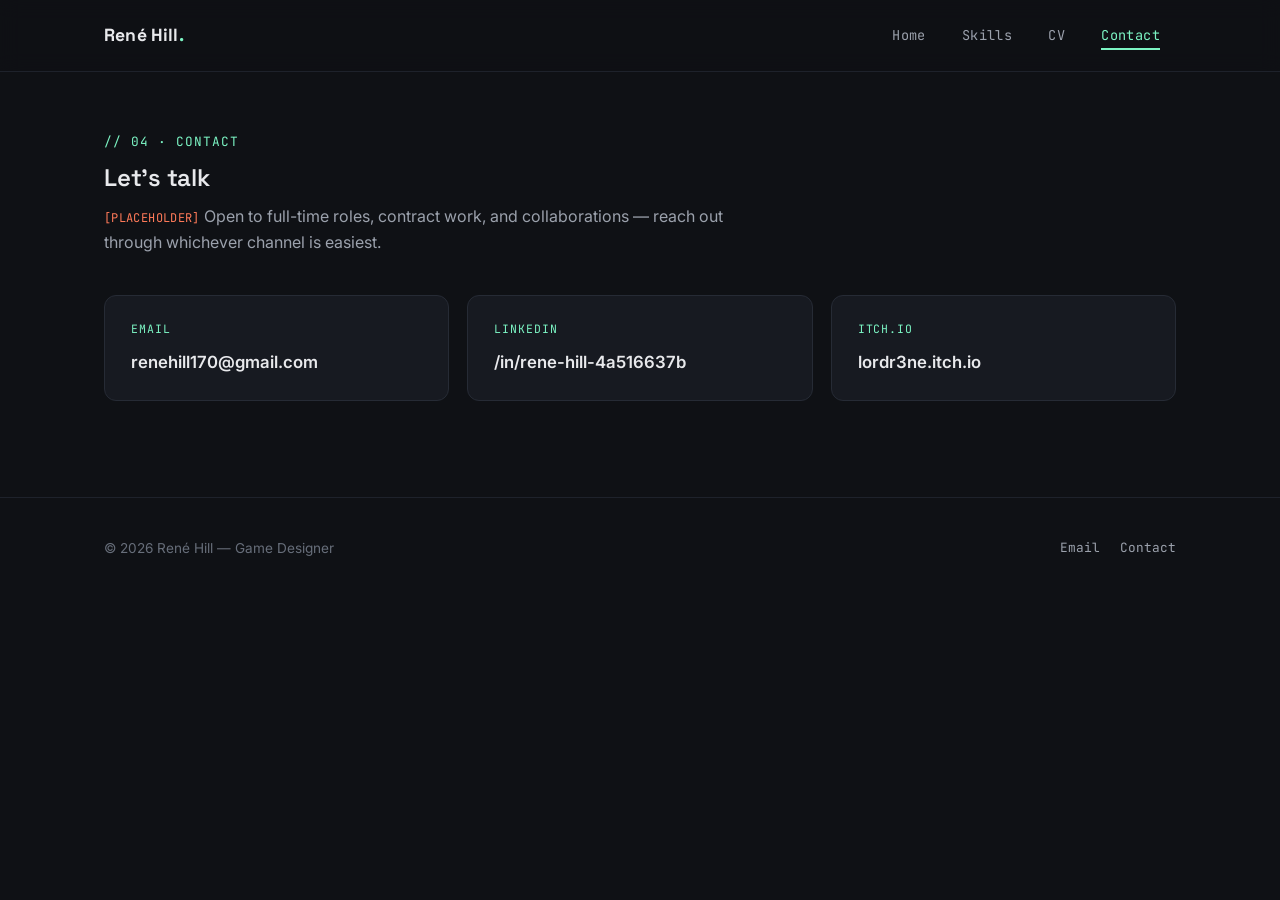
==== contact.html @ 654c9f9a "Port" ====
<!doctype html>
<html lang="en">
<head>
  <meta charset="UTF-8" />
  <meta name="viewport" content="width=device-width, initial-scale=1.0" />
  <title>Contact — René Hill</title>
  <meta name="description" content="Get in touch with René Hill, Game Designer." />

  <link rel="preconnect" href="https://fonts.googleapis.com" />
  <link rel="preconnect" href="https://fonts.gstatic.com" crossorigin />
  <link href="https://fonts.googleapis.com/css2?family=Inter:wght@400;500;600;700&family=Space+Grotesk:wght@500;600;700&family=JetBrains+Mono:wght@400;500&display=swap" rel="stylesheet" />

  <link rel="stylesheet" href="assets/css/style.css" />
</head>
<body>
  <a href="#main" class="skip-link">Skip to content</a>

  <header class="site-header">
    <div class="container header-inner">
      <a href="index.html" class="logo">René Hill<span class="accent">.</span></a>
      <nav class="site-nav" id="site-nav">
        <a href="index.html" class="nav-link">Home</a>
        <a href="skills.html" class="nav-link">Skills</a>
        <a href="cv.html" class="nav-link">CV</a>
        <a href="contact.html" class="nav-link">Contact</a>
      </nav>
      <button class="nav-toggle" id="nav-toggle" aria-label="Toggle navigation" aria-expanded="false">
        <span></span><span></span><span></span>
      </button>
    </div>
  </header>

  <main id="main">
    <section class="section section--tight">
      <div class="container">
        <div class="section-head">
          <p class="section-tag">// 04 · Contact</p>
          <h1>Let's talk</h1>
          <p>
            <span class="placeholder">[PLACEHOLDER]</span>
            Open to full-time roles, contract work, and collaborations — reach out through whichever channel is easiest.
          </p>
        </div>

        <div class="contact-grid">
          <a class="contact-card" href="mailto:renehill170@gmail.com">
            <span class="contact-label">Email</span>
            <span class="contact-value">renehill170@gmail.com</span>
          </a>
          <a class="contact-card" href="https://www.linkedin.com/in/rene-hill-4a516637b" target="_blank" rel="noopener">
            <span class="contact-label">LinkedIn</span>
            <span class="contact-value">/in/rene-hill-4a516637b</span>
          </a>
          <a class="contact-card" href="https://lordr3ne.itch.io/" target="_blank" rel="noopener">
            <span class="contact-label">itch.io</span>
            <span class="contact-value">lordr3ne.itch.io</span>
          </a>
        </div>
      </div>
    </section>
  </main>

  <footer class="site-footer">
    <div class="container footer-inner">
      <p>&copy; 2026 René Hill — Game Designer</p>
      <div class="footer-links">
        <a href="mailto:renehill170@gmail.com">Email</a>
        <a href="contact.html">Contact</a>
      </div>
    </div>
  </footer>

  <script src="assets/js/main.js"></script>
</body>
</html>
---- assets/css/style.css ----
/* =========================================================
   Portfolio — Global Styles
   Dark base, mint accent, playful "game UI" micro-details.
   ========================================================= */

:root {
  /* Color */
  --bg: #0f1115;
  --bg-alt: #12151b;
  --surface: #171a21;
  --surface-hover: #1d222b;
  --border: #262b35;
  --border-soft: #1e222b;

  --text: #e8e9ec;
  --text-muted: #9ba1ac;
  --text-faint: #676e7a;

  --accent: #7cf5c4;
  --accent-soft: rgba(124, 245, 196, 0.14);
  --accent-strong: #a8ffdf;
  --accent-2: #ff7a59;
  --accent-2-soft: rgba(255, 122, 89, 0.14);

  --danger: #ff6b6b;

  /* Type */
  --font-body: "Inter", -apple-system, BlinkMacSystemFont, "Segoe UI", sans-serif;
  --font-display: "Space Grotesk", var(--font-body);
  --font-mono: "JetBrains Mono", ui-monospace, SFMono-Regular, Menlo, monospace;

  /* Layout */
  --container-w: 1120px;
  --radius-sm: 6px;
  --radius: 12px;
  --radius-lg: 18px;
  --header-h: 72px;

  /* Motion */
  --ease: cubic-bezier(0.22, 1, 0.36, 1);
}

/* ---------- Reset ---------- */
*,
*::before,
*::after {
  box-sizing: border-box;
}

html {
  scroll-behavior: smooth;
}

body {
  margin: 0;
  background: var(--bg);
  color: var(--text);
  font-family: var(--font-body);
  font-size: 16px;
  line-height: 1.6;
  -webkit-font-smoothing: antialiased;
  text-rendering: optimizeLegibility;
}

img {
  max-width: 100%;
  display: block;
}

a {
  color: inherit;
  text-decoration: none;
}

ul {
  list-style: none;
  margin: 0;
  padding: 0;
}

h1,
h2,
h3,
h4 {
  font-family: var(--font-display);
  font-weight: 600;
  line-height: 1.15;
  margin: 0 0 0.5em;
  letter-spacing: -0.01em;
}

p {
  margin: 0 0 1em;
  color: var(--text-muted);
}

.mono {
  font-family: var(--font-mono);
}

/* ---------- Focus / accessibility ---------- */
:focus-visible {
  outline: 2px solid var(--accent);
  outline-offset: 3px;
  border-radius: 4px;
}

.skip-link {
  position: absolute;
  left: -9999px;
  top: 0;
  background: var(--accent);
  color: var(--bg);
  padding: 10px 16px;
  z-index: 200;
  font-weight: 600;
  border-radius: 0 0 8px 0;
}

.skip-link:focus {
  left: 0;
}

/* ---------- Layout helpers ---------- */
.container {
  width: 100%;
  max-width: var(--container-w);
  margin: 0 auto;
  padding: 0 24px;
}

.section {
  padding: 88px 0;
}

.section--tight {
  padding: 56px 0;
}

.section-tag {
  font-family: var(--font-mono);
  color: var(--accent);
  font-size: 0.8rem;
  letter-spacing: 0.08em;
  text-transform: uppercase;
  margin: 0 0 12px;
  display: inline-flex;
  align-items: center;
  gap: 8px;
}

.section-head {
  margin-bottom: 40px;
  max-width: 640px;
}

.section-head h2 {
  font-size: clamp(1.6rem, 2.6vw, 2.2rem);
}

/* ---------- Buttons ---------- */
.btn {
  display: inline-flex;
  align-items: center;
  gap: 8px;
  font-family: var(--font-mono);
  font-size: 0.85rem;
  letter-spacing: 0.03em;
  text-transform: uppercase;
  padding: 12px 20px;
  border-radius: var(--radius-sm);
  border: 1px solid var(--border);
  background: transparent;
  color: var(--text);
  cursor: pointer;
  transition: border-color 0.2s var(--ease), color 0.2s var(--ease),
    background 0.2s var(--ease), transform 0.15s var(--ease);
}

.btn:hover {
  border-color: var(--accent);
  color: var(--accent);
  transform: translateY(-2px);
}

.btn-primary {
  background: var(--accent);
  color: #06120d;
  border-color: var(--accent);
  font-weight: 600;
}

.btn-primary:hover {
  background: var(--accent-strong);
  border-color: var(--accent-strong);
  color: #06120d;
}

/* ---------- Header / Nav ---------- */
.site-header {
  position: sticky;
  top: 0;
  z-index: 100;
  height: var(--header-h);
  display: flex;
  align-items: center;
  background: rgba(15, 17, 21, 0.82);
  backdrop-filter: blur(10px);
  -webkit-backdrop-filter: blur(10px);
  border-bottom: 1px solid var(--border-soft);
}

.header-inner {
  display: flex;
  align-items: center;
  justify-content: space-between;
}

.logo {
  font-family: var(--font-display);
  font-weight: 700;
  font-size: 1.1rem;
  letter-spacing: 0.01em;
  display: inline-flex;
  align-items: baseline;
}

.logo .accent {
  color: var(--accent);
}

.site-nav {
  display: flex;
  align-items: center;
  gap: 4px;
}

.nav-link {
  position: relative;
  padding: 10px 16px;
  font-family: var(--font-mono);
  font-size: 0.85rem;
  letter-spacing: 0.03em;
  color: var(--text-muted);
  transition: color 0.2s var(--ease);
}

.nav-link::after {
  content: "";
  position: absolute;
  left: 16px;
  right: 16px;
  bottom: 6px;
  height: 2px;
  background: var(--accent);
  transform: scaleX(0);
  transform-origin: left;
  transition: transform 0.25s var(--ease);
}

.nav-link:hover,
.nav-link:focus-visible {
  color: var(--text);
}

.nav-link:hover::after,
.nav-link:focus-visible::after {
  transform: scaleX(1);
}

.nav-link.is-active {
  color: var(--accent);
}

.nav-link.is-active::after {
  transform: scaleX(1);
}

.nav-toggle {
  display: none;
  flex-direction: column;
  justify-content: center;
  gap: 5px;
  width: 40px;
  height: 40px;
  background: transparent;
  border: 1px solid var(--border);
  border-radius: var(--radius-sm);
  cursor: pointer;
}

.nav-toggle span {
  display: block;
  width: 18px;
  height: 2px;
  margin: 0 auto;
  background: var(--text);
  transition: transform 0.25s var(--ease), opacity 0.25s var(--ease);
}

.nav-toggle[aria-expanded="true"] span:nth-child(1) {
  transform: translateY(7px) rotate(45deg);
}

.nav-toggle[aria-expanded="true"] span:nth-child(2) {
  opacity: 0;
}

.nav-toggle[aria-expanded="true"] span:nth-child(3) {
  transform: translateY(-7px) rotate(-45deg);
}

/* ---------- Hero ---------- */
.hero {
  padding: 96px 0 72px;
}

.hero-eyebrow {
  font-family: var(--font-mono);
  color: var(--accent);
  font-size: 0.85rem;
  letter-spacing: 0.08em;
  text-transform: uppercase;
  margin-bottom: 18px;
  display: inline-flex;
  align-items: center;
  gap: 10px;
}

.hero-eyebrow::before {
  content: "";
  width: 8px;
  height: 8px;
  background: var(--accent);
  border-radius: 50%;
}

.hero h1 {
  font-size: clamp(2.2rem, 5vw, 3.4rem);
  max-width: 16ch;
  margin-bottom: 24px;
}

.hero-lede {
  font-size: 1.1rem;
  max-width: 62ch;
  color: var(--text-muted);
}

.hero-actions {
  display: flex;
  gap: 14px;
  margin-top: 32px;
  flex-wrap: wrap;
}

/* ---------- Project cards ---------- */
.project-grid {
  display: grid;
  grid-template-columns: repeat(auto-fit, minmax(260px, 1fr));
  gap: 24px;
}

.project-card {
  position: relative;
  display: flex;
  flex-direction: column;
  background: var(--surface);
  border: 1px solid var(--border);
  border-radius: var(--radius);
  overflow: hidden;
  transition: transform 0.28s var(--ease), border-color 0.28s var(--ease);
}

.project-card:hover,
.project-card:focus-visible {
  transform: translateY(-6px);
  border-color: var(--accent);
}

/* corner-bracket "targeting" frame, animates in on hover */
.project-card::before,
.project-card::after {
  content: "";
  position: absolute;
  width: 18px;
  height: 18px;
  border: 2px solid var(--accent);
  opacity: 0;
  transition: opacity 0.25s var(--ease), width 0.25s var(--ease), height 0.25s var(--ease);
  pointer-events: none;
  z-index: 2;
}

.project-card::before {
  top: 10px;
  left: 10px;
  border-right: none;
  border-bottom: none;
}

.project-card::after {
  bottom: 10px;
  right: 10px;
  border-left: none;
  border-top: none;
}

.project-card:hover::before,
.project-card:hover::after,
.project-card:focus-visible::before,
.project-card:focus-visible::after {
  opacity: 1;
  width: 24px;
  height: 24px;
}

.project-card-media {
  aspect-ratio: 16 / 10;
  background: linear-gradient(135deg, #1c202a, #12141a);
  position: relative;
  overflow: hidden;
}

.project-card-media img {
  width: 100%;
  height: 100%;
  object-fit: cover;
  transition: transform 0.4s var(--ease);
}

.project-card:hover .project-card-media img {
  transform: scale(1.05);
}

.placeholder-media {
  position: absolute;
  inset: 0;
  display: flex;
  align-items: center;
  justify-content: center;
  font-family: var(--font-mono);
  font-size: 0.75rem;
  letter-spacing: 0.08em;
  text-transform: uppercase;
  color: var(--text-faint);
  border: 1px dashed var(--border);
  margin: 10px;
  border-radius: var(--radius-sm);
}

.project-card-body {
  padding: 20px 22px 24px;
  display: flex;
  flex-direction: column;
  gap: 8px;
  flex: 1;
}

.project-card-index {
  font-family: var(--font-mono);
  font-size: 0.75rem;
  color: var(--text-faint);
  letter-spacing: 0.05em;
}

.project-card-body h3 {
  font-size: 1.2rem;
  margin-bottom: 2px;
}

.project-card-body p {
  font-size: 0.92rem;
  margin-bottom: 0;
}

.project-card-tags {
  display: flex;
  flex-wrap: wrap;
  gap: 6px;
  margin-top: 10px;
}

.tag {
  font-family: var(--font-mono);
  font-size: 0.7rem;
  letter-spacing: 0.04em;
  text-transform: uppercase;
  padding: 4px 9px;
  border-radius: 999px;
  background: var(--accent-soft);
  color: var(--accent);
  border: 1px solid transparent;
}

.tag--alt {
  background: var(--accent-2-soft);
  color: var(--accent-2);
}

.more-projects {
  margin: 28px 0 0;
  display: flex;
  align-items: center;
  gap: 10px;
  font-size: 0.85rem;
  color: var(--text-faint);
}

.more-link {
  font-family: var(--font-mono);
  font-size: 0.85rem;
  color: var(--text-muted);
  border-bottom: 1px solid var(--border);
  padding-bottom: 2px;
  transition: color 0.2s var(--ease), border-color 0.2s var(--ease);
}

.more-link:hover {
  color: var(--accent);
  border-color: var(--accent);
}

/* ---------- Generic content blocks ---------- */
.panel {
  background: var(--surface);
  border: 1px solid var(--border);
  border-radius: var(--radius);
  padding: 28px 30px;
}

.two-col {
  display: grid;
  grid-template-columns: repeat(2, 1fr);
  gap: 20px;
}

/* ---------- Skills ---------- */
.skills-grid {
  display: grid;
  grid-template-columns: repeat(2, 1fr);
  gap: 20px;
}

.skill-group {
  background: var(--surface);
  border: 1px solid var(--border);
  border-radius: var(--radius);
  padding: 26px 28px 8px;
  transition: border-color 0.25s var(--ease);
}

.skill-group:hover {
  border-color: var(--border-soft);
}

.skill-group h2 {
  display: flex;
  align-items: baseline;
  gap: 12px;
  font-size: 1.15rem;
  margin-bottom: 18px;
}

.skill-group h2 .mono {
  font-size: 0.8rem;
  color: var(--accent);
  letter-spacing: 0.06em;
}

.skill-list li {
  padding: 14px 0;
  border-top: 1px solid var(--border-soft);
  display: flex;
  flex-direction: column;
  gap: 4px;
}

.skill-list li:first-child {
  border-top: none;
}

.skill-name {
  font-weight: 600;
  font-size: 0.98rem;
}

.skill-context {
  font-size: 0.85rem;
  color: var(--text-muted);
}

/* ---------- Contact ---------- */
.contact-grid {
  display: grid;
  grid-template-columns: repeat(auto-fit, minmax(220px, 1fr));
  gap: 18px;
}

.contact-card {
  background: var(--surface);
  border: 1px solid var(--border);
  border-radius: var(--radius);
  padding: 24px 26px;
  display: flex;
  flex-direction: column;
  gap: 10px;
  transition: transform 0.25s var(--ease), border-color 0.25s var(--ease);
}

.contact-card:hover {
  transform: translateY(-4px);
  border-color: var(--accent);
}

.contact-card .contact-label {
  font-family: var(--font-mono);
  font-size: 0.72rem;
  letter-spacing: 0.08em;
  text-transform: uppercase;
  color: var(--accent);
}

.contact-card .contact-value {
  font-size: 1.05rem;
  font-weight: 600;
  word-break: break-word;
}

/* ---------- CV page ---------- */
.cv-panel {
  display: flex;
  align-items: center;
  justify-content: space-between;
  flex-wrap: wrap;
  gap: 24px;
}

.cv-panel-text h2 {
  margin-bottom: 8px;
}

/* ---------- Footer ---------- */
.site-footer {
  border-top: 1px solid var(--border-soft);
  padding: 40px 0;
  margin-top: 40px;
}

.footer-inner {
  display: flex;
  justify-content: space-between;
  align-items: center;
  flex-wrap: wrap;
  gap: 16px;
}

.footer-inner p {
  margin: 0;
  font-size: 0.85rem;
  color: var(--text-faint);
}

.footer-links {
  display: flex;
  gap: 20px;
}

.footer-links a {
  font-family: var(--font-mono);
  font-size: 0.8rem;
  color: var(--text-muted);
  transition: color 0.2s var(--ease);
}

.footer-links a:hover {
  color: var(--accent);
}

/* ---------- Placeholder marker ---------- */
.placeholder {
  color: var(--accent-2);
  font-family: var(--font-mono);
  font-size: 0.75em;
  letter-spacing: 0.03em;
}

/* ---------- Responsive ---------- */
@media (max-width: 860px) {
  .two-col {
    grid-template-columns: 1fr;
  }

  .skills-grid {
    grid-template-columns: 1fr;
  }
}

@media (max-width: 720px) {
  .nav-toggle {
    display: flex;
  }

  .site-nav {
    position: fixed;
    top: var(--header-h);
    left: 0;
    right: 0;
    flex-direction: column;
    align-items: stretch;
    background: var(--bg-alt);
    border-bottom: 1px solid var(--border);
    padding: 8px 24px 20px;
    gap: 2px;
    transform: translateY(-8px);
    opacity: 0;
    pointer-events: none;
    transition: transform 0.22s var(--ease), opacity 0.22s var(--ease);
  }

  .site-nav.is-open {
    transform: translateY(0);
    opacity: 1;
    pointer-events: auto;
  }

  .nav-link {
    padding: 14px 4px;
    border-bottom: 1px solid var(--border-soft);
  }

  .nav-link::after {
    display: none;
  }

  .hero {
    padding: 64px 0 48px;
  }

  .section {
    padding: 56px 0;
  }

  .footer-inner {
    flex-direction: column;
    align-items: flex-start;
  }
}
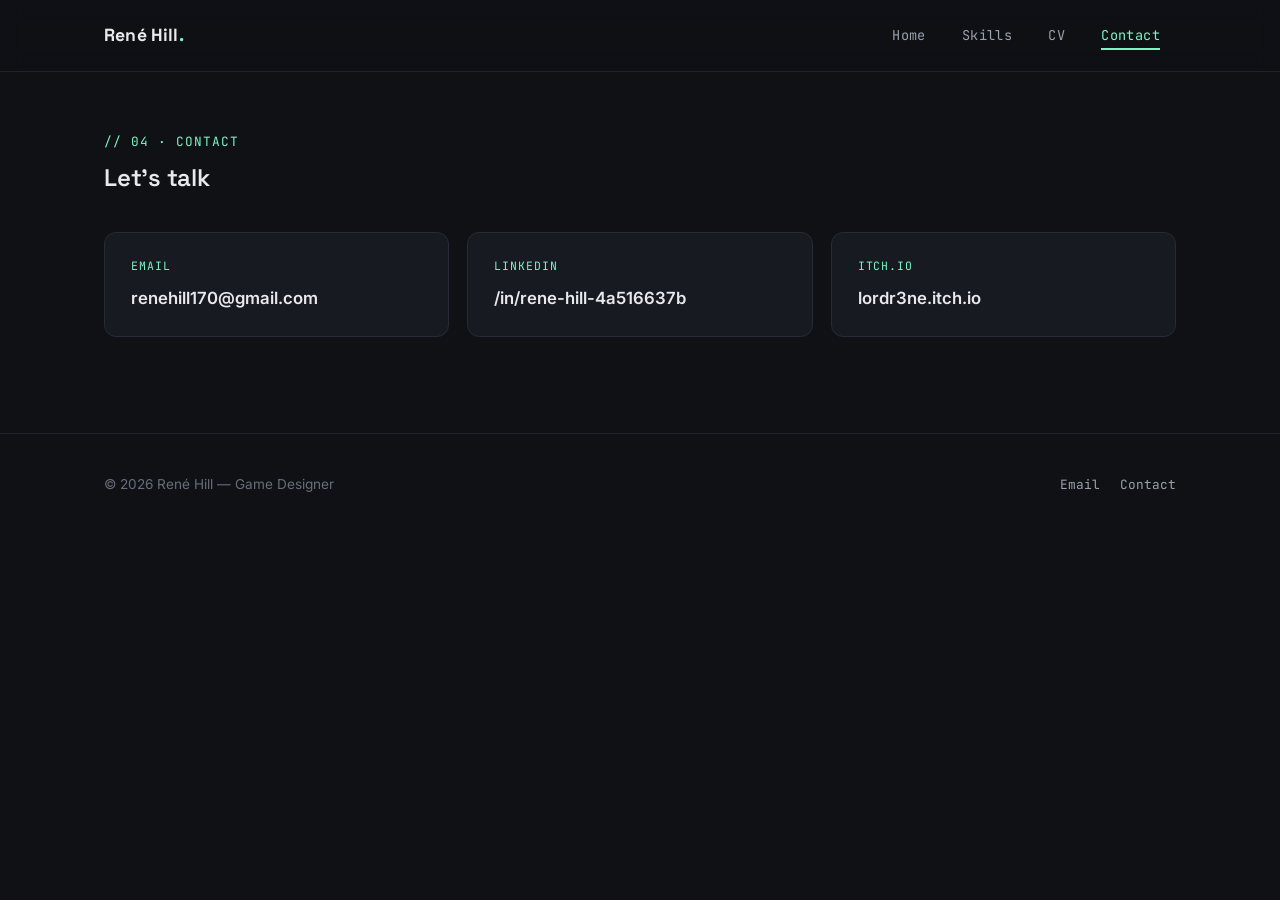
==== commit 60a2dc24: "Finish" ====
--- a/contact.html
+++ b/contact.html
@@ -36,10 +36,6 @@
         <div class="section-head">
           <p class="section-tag">// 04 · Contact</p>
           <h1>Let's talk</h1>
-          <p>
-            <span class="placeholder">[PLACEHOLDER]</span>
-            Open to full-time roles, contract work, and collaborations — reach out through whichever channel is easiest.
-          </p>
         </div>
 
         <div class="contact-grid">
